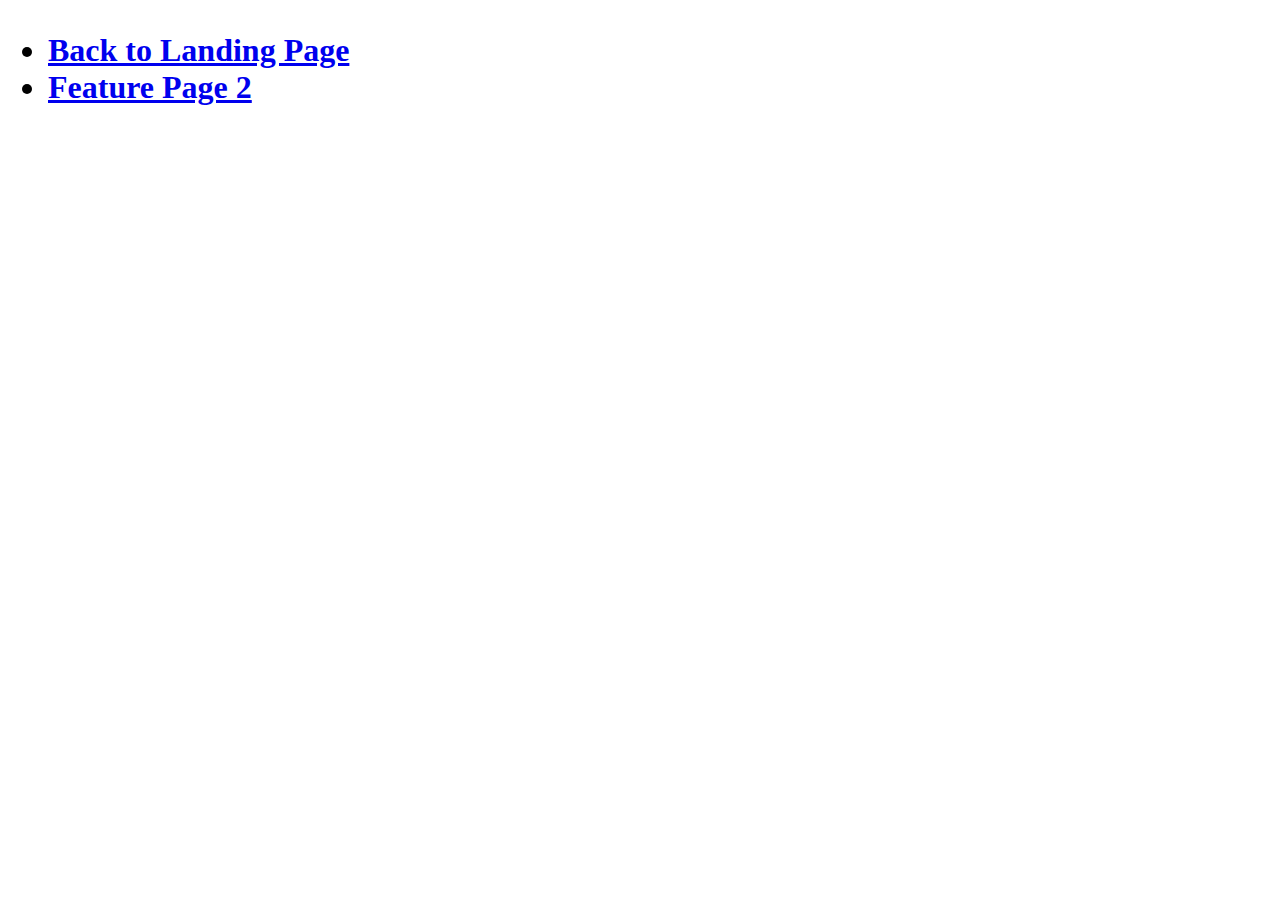
==== pages/feature_page_1/index.html @ 106a2cf9 "feat(header): added a header for my feature page 1" ====
<!DOCTYPE html>
<html lang="en">
<head>
    <meta charset="UTF-8">
    <meta name="viewport" content="width=device-width, initial-scale=1.0">
    <title>Feature Page 1</title>
    <link rel="stylesheet" href="../feauture-page-1/assets/css/style.css">
    <link href="https://fonts.googleapis.com/css2?family=Roboto:wght@400;700&display=swap" rel="stylesheet">
</head>
<body>
    <header><h1><nav class="button-nav">
        <ul>
            <li><a href="../../index.html" class="btn">Back to Landing Page</a></li>
            <li><a href="../feauture-page-2/index.html" class="btn">Feature Page 2</a></li>
        </ul>
    </nav></h1></header>
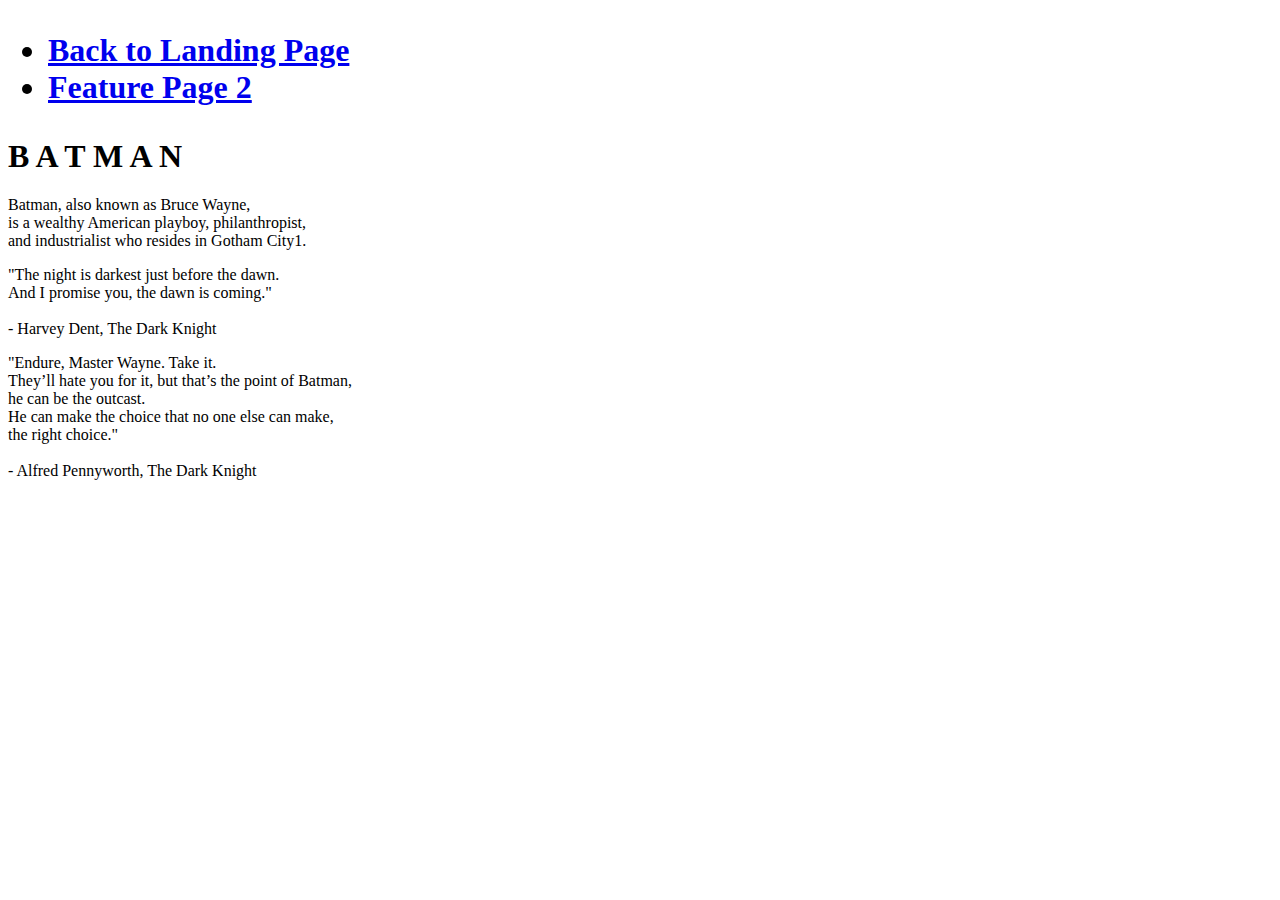
==== commit 73bbb969: "feat(main): added a main section for my feature page 1" ====
--- a/pages/feature_page_1/index.html
+++ b/pages/feature_page_1/index.html
@@ -13,4 +13,25 @@
             <li><a href="../../index.html" class="btn">Back to Landing Page</a></li>
             <li><a href="../feauture-page-2/index.html" class="btn">Feature Page 2</a></li>
         </ul>
-    </nav></h1></header>+    </nav></h1></header>
+    <main>
+        <div class="main-intro">
+            <h1>B A T M A N</h1>
+            <p>Batman, also known as Bruce Wayne, <br>
+                is a wealthy American playboy, philanthropist, <br>
+                and industrialist who resides in Gotham City1. <br>
+                </p>
+        </div>
+        <div class="main-quotes">
+            <p>"The night is darkest just before the dawn. <br>
+                And I promise you, the dawn is coming." <br>
+                <br>- Harvey Dent, The Dark Knight </p>
+                <p>"Endure, Master Wayne. Take it. <br>
+                    They’ll hate you for it,
+                    but that’s the point of Batman, <br>
+                    he can be the outcast. <br>
+                    He can make the choice that no one else can make, <br>
+                    the right choice." <br>
+                    <br>- Alfred Pennyworth, The Dark Knight</p>
+        </div>
+    </main>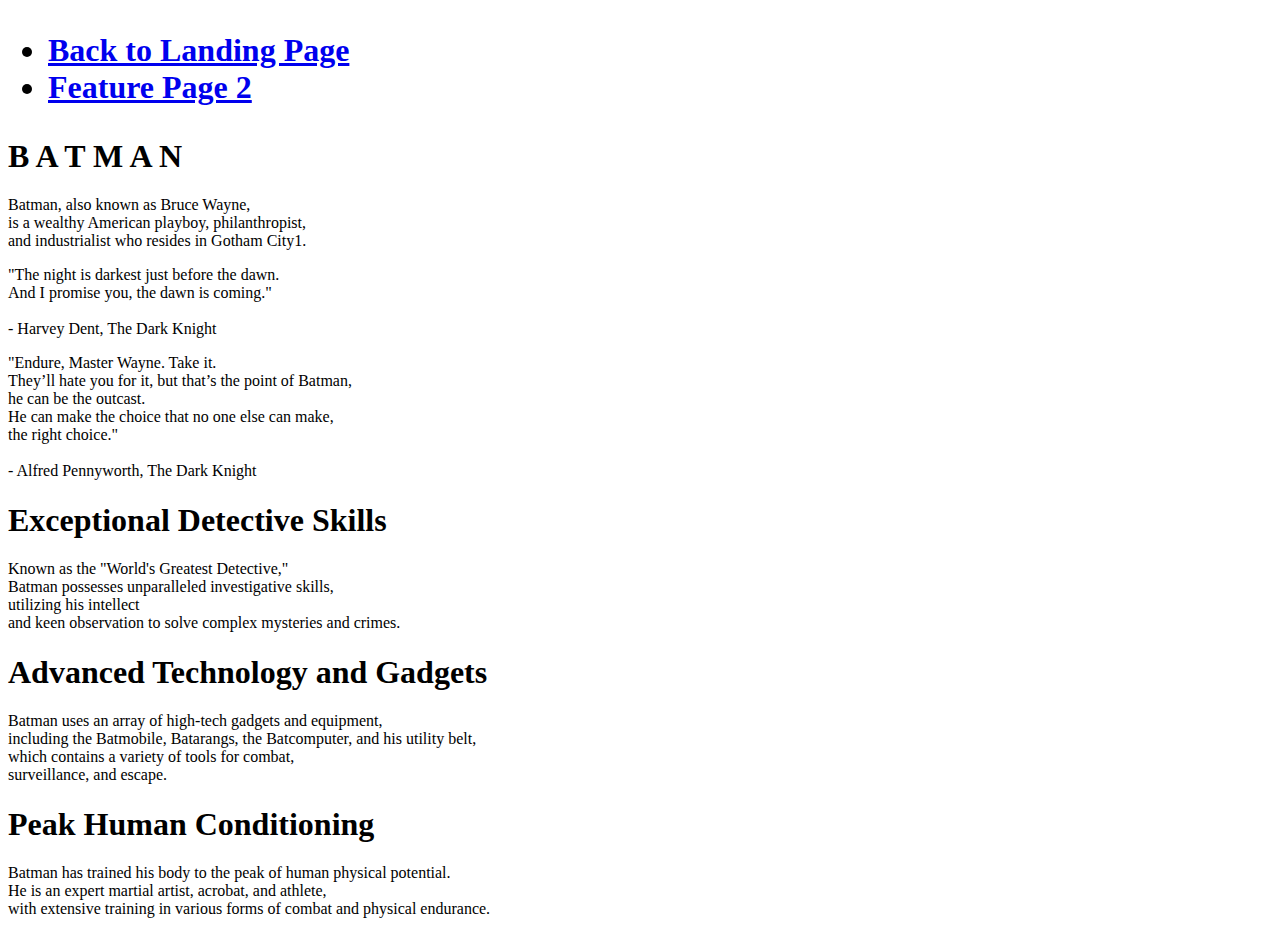
==== commit 3e6fc465: "feat(features): added 3 features" ====
--- a/pages/feature_page_1/index.html
+++ b/pages/feature_page_1/index.html
@@ -34,4 +34,39 @@
                     the right choice." <br>
                     <br>- Alfred Pennyworth, The Dark Knight</p>
         </div>
-    </main>+    </main>
+    <div class="feature-container-1">
+        <div class="feature-title-1">
+            <h1>Exceptional Detective Skills</h1>
+            <div class="feature-description-1">
+            <p>Known as the "World's Greatest Detective,"<br>
+                Batman possesses unparalleled investigative skills,<br>
+                utilizing his intellect <br>and keen observation to solve
+                complex mysteries and crimes.</p>
+                </div>
+        </div>
+        </div>
+        <div class="feature-container-2">
+            <div class="feature-title-2">
+                <h1>Advanced Technology and Gadgets</h1>
+                <div class="feature-description-2">
+                <p>Batman uses an array of high-tech gadgets and equipment,<br>
+                    including the Batmobile, Batarangs, the Batcomputer,
+                    and his utility belt, <br> which contains a variety of tools
+                    for combat, <br> surveillance, and escape.</p>
+                </div>
+            </div>
+            </div>
+            <div class="feature-container-3">
+                <div class="feature-title-3">
+                    <h1>Peak Human Conditioning</h1>
+                    <div class="feature-description-3">
+                    <p>Batman has trained his body to the peak of human physical potential. <br>
+                        He is an expert martial artist, acrobat, and athlete,<br>
+                        with extensive training in various forms of combat
+                        and physical endurance.</p>
+                    </div>
+                </div>
+                </div>
+</body>
+</html>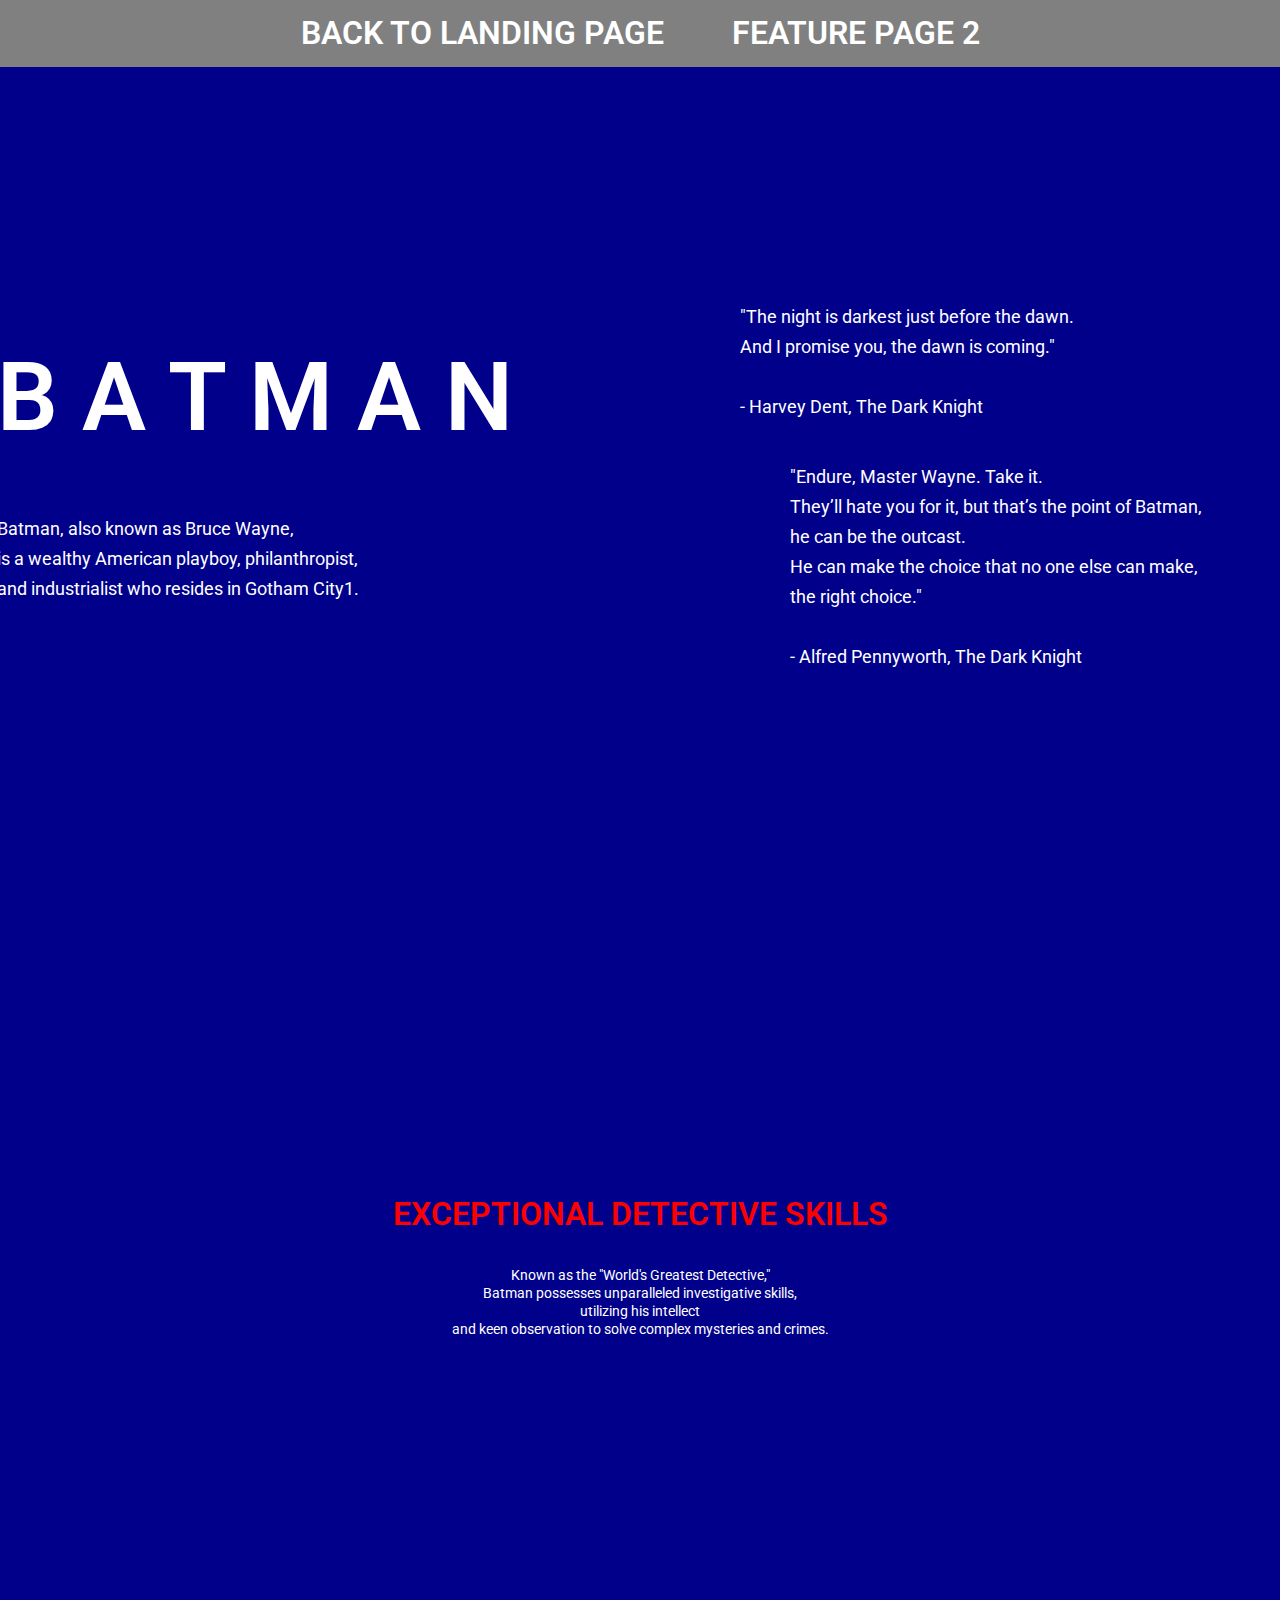
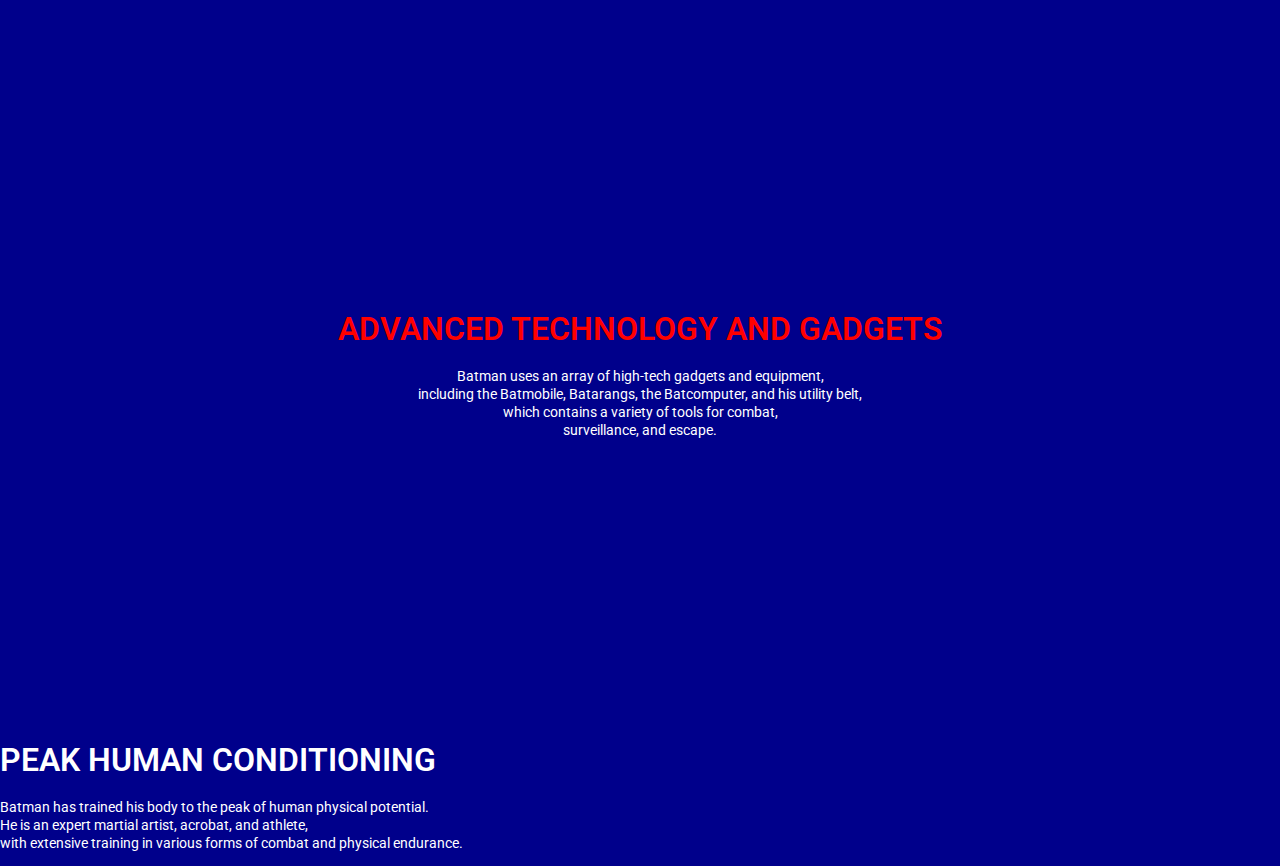
==== commit e2a1f639: "fix(css link) : fixes my css link feature page 1" ====
--- a/pages/feature_page_1/index.html
+++ b/pages/feature_page_1/index.html
@@ -4,7 +4,7 @@
     <meta charset="UTF-8">
     <meta name="viewport" content="width=device-width, initial-scale=1.0">
     <title>Feature Page 1</title>
-    <link rel="stylesheet" href="../feauture-page-1/assets/css/style.css">
+    <link rel="stylesheet" href="../feature_page_1/assets/css/style.css">
     <link href="https://fonts.googleapis.com/css2?family=Roboto:wght@400;700&display=swap" rel="stylesheet">
 </head>
 <body>
--- a/pages/feature_page_1/assets/css/style.css
+++ b/pages/feature_page_1/assets/css/style.css
@@ -0,0 +1,183 @@
+body {
+    font-family: 'Roboto', sans-serif;
+    margin: 0;
+    padding: 0;
+    background-color: darkblue;
+    color: #333;
+}
+
+header {
+    background-color: grey;
+    padding: 1rem;
+    text-align: center;
+}
+header h1{
+    color: darkblue;
+}
+
+main {
+    width: 100%;
+    height: calc(100vh - 60px);
+    background-color: darkblue;
+    margin-top: -30px;
+    background-image: url(../img/batman-portrait.png), url(../img/batman-bg.jpg);
+    background-size: 130vh, cover;
+    background-repeat: no-repeat;
+    background-position: bottom, center;
+    display: flex;
+    justify-content: center;
+    align-items: center;
+}
+main .main-intro h1{
+    font-size: 96px;
+    line-height: 106px;
+}
+main p{
+    font-size: 18px;
+    line-height: 30px;
+}
+main a{
+    margin-top: 30px;
+    font-size: 18px;
+    display: block;
+    background-color: darkblue;
+    padding: 10px 20px;
+    width: fit-content;
+}
+main .main-quotes p{
+    border-left: 4px solid darkblue;
+    padding-left: 20px;
+    margin: 40px 0;
+    margin-left: 50px;
+}
+main .main-quotes p:nth-child(2){
+   margin-left: 100px;
+}
+main .main-intro {
+    position: relative;
+    right: 13vh;
+    padding-bottom: 8vh;
+}
+main .main-quotes {
+    position: relative;
+    left: 4vh;
+}
+
+
+footer {
+    background-color: #4CAF50;
+    color: white;
+    text-align: center;
+    padding: 1rem;
+    position: fixed;
+    width: 100%;
+    bottom: 0;
+}
+
+.button-nav {
+    width: 100%;
+    text-align: center;
+    z-index: 3;
+}
+
+.button-nav ul {
+    list-style-type: none;
+    padding: 0;
+    margin: 0;
+    margin-top: -30px;
+}
+
+.button-nav ul li {
+    display: inline-block;
+    margin: 10px;
+}
+
+.btn {
+    text-decoration: none;
+    color: white;
+    padding: 10px 20px;
+    border-radius: 5px;
+    transition: background-color 0.3s ease;
+}
+
+.btn:hover {
+    color: black;
+    transition: color 0.3s ease;
+}
+
+/* Feature page specific styles */
+.feature {
+    background-color: white;
+    padding: 2rem;
+    margin: 2rem 0;
+    border-radius: 8px;
+    box-shadow: 0 0 10px rgba(0, 0, 0, 0.1);
+}
+
+h1{
+    font-size: 26x;
+    line-height: 32px;
+    color: white;
+    font-family: Roboto;
+    font-weight: 600;
+    text-transform: uppercase;
+}
+p{
+    font-size: 14px;
+    line-height: 18px;
+    color: white;
+    font-family: Roboto;
+}
+a{
+    cursor: pointer;
+}
+.feature-container-1{
+    margin: 0;
+    padding: 30vh;
+    background-image: url(../img/batmanbg-features-1.jpg);
+    background-size: 100%, cover;
+    background-repeat: no-repeat;
+}
+.feature-title-1{
+    position: relative;
+    align-content: center;
+}
+.feature-title-1 h1{
+    color: red;
+    display: center;
+    text-align: center;
+}
+.feature-title-1 p{
+    color: white;
+    display: center;
+    text-align: center;
+}
+.feature-description-1{
+    position: relative;
+    align-content: center;
+}
+.feature-container-2{
+    margin: 0;
+    padding: 30vh;
+    background-image: url(../img/batmanbg-features-2.png);
+    background-size: 100%, cover;
+    background-repeat: no-repeat;
+}
+.feature-title-2{
+    position: relative;
+    align-content: center;
+}
+.feature-title-2 h1{
+    color: red;
+    display: center;
+    text-align: center;
+}
+.feature-title-2 p{
+    color: white;
+    display: center;
+    text-align: center;
+}
+.feature-description-12
+    position: relative;
+    align-content: center;
+}
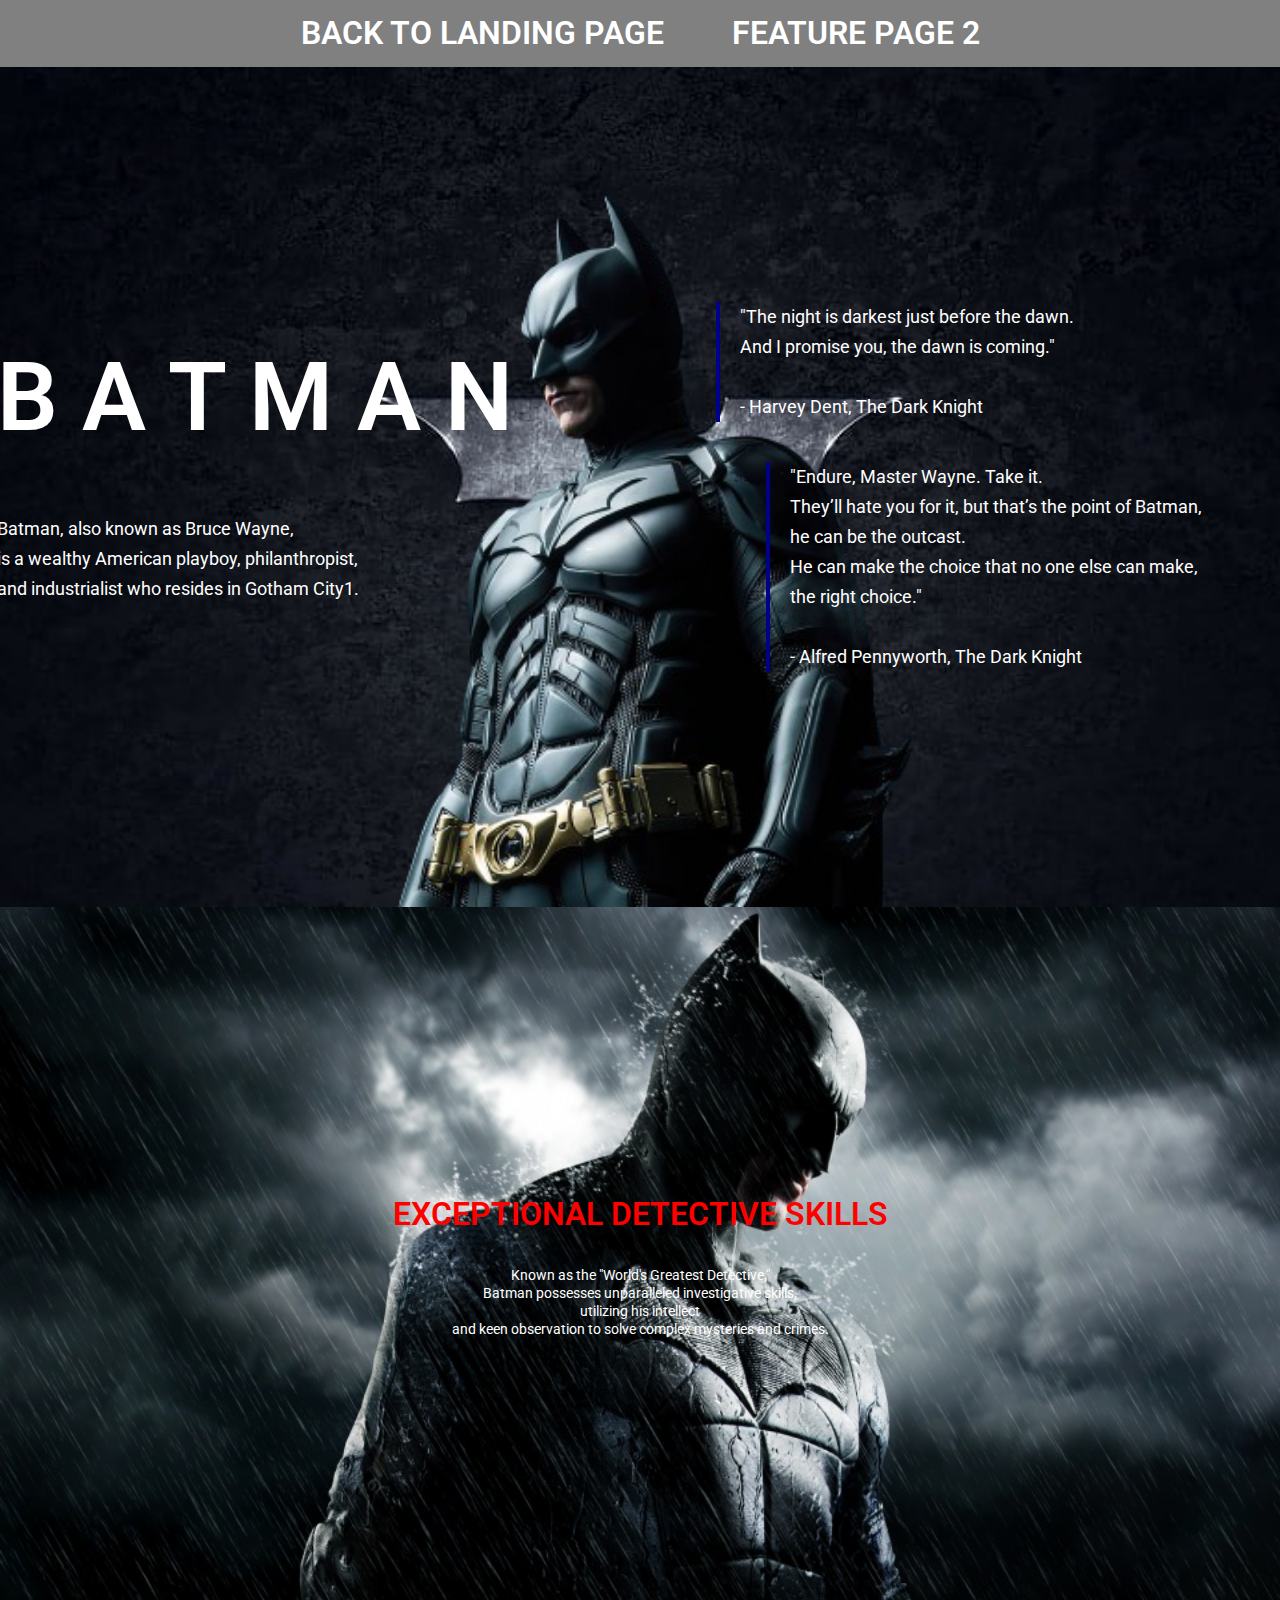
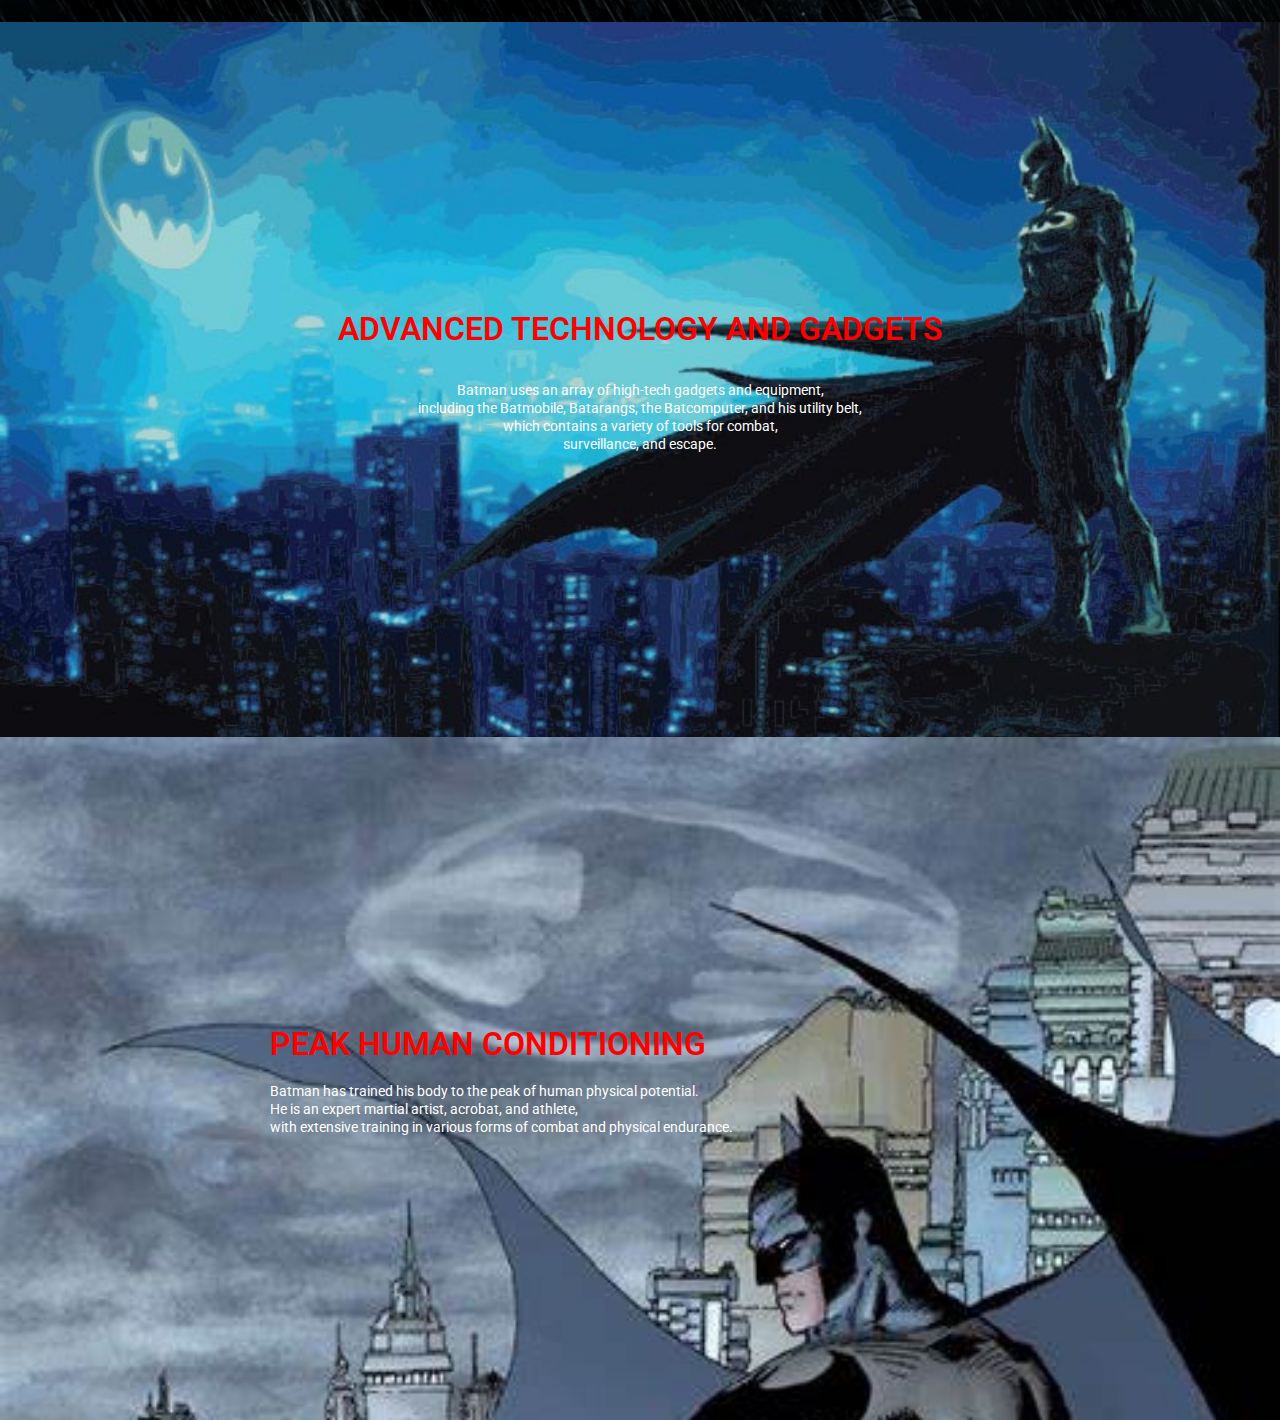
==== commit ca34463d: "feat(main): added the main hero setion in my feature page 2" ====
--- a/pages/feature_page_1/index.html
+++ b/pages/feature_page_1/index.html
@@ -11,7 +11,7 @@
     <header><h1><nav class="button-nav">
         <ul>
             <li><a href="../../index.html" class="btn">Back to Landing Page</a></li>
-            <li><a href="../feauture-page-2/index.html" class="btn">Feature Page 2</a></li>
+            <li><a href="../feature_page_2/index.html" class="btn">Feature Page 2</a></li>
         </ul>
     </nav></h1></header>
     <main>
--- a/pages/feature_page_1/assets/css/style.css
+++ b/pages/feature_page_1/assets/css/style.css
@@ -159,7 +159,7 @@
 .feature-container-2{
     margin: 0;
     padding: 30vh;
-    background-image: url(../img/batmanbg-features-2.png);
+    background-image: url(../img/batmanbg-features-2.jpg);
     background-size: 100%, cover;
     background-repeat: no-repeat;
 }
@@ -177,7 +177,25 @@
     display: center;
     text-align: center;
 }
-.feature-description-12
-    position: relative;
-    align-content: center;
-}
+.feature-description-2{
+    position: relative;
+    align-content: center;
+}
+.feature-container-3{
+    margin: 0;
+    padding: 30vh;
+    background-image: url(../img/batmanbg-features-3.jpg);
+    background-size: 100%, cover;
+    background-repeat: no-repeat;
+}
+.feature-title-1{
+    position: relative;
+    align-content: center;
+}
+.feature-title-3 h1{
+    color: red;
+}
+.feature-title-3 p{
+    color: white;
+}
+
